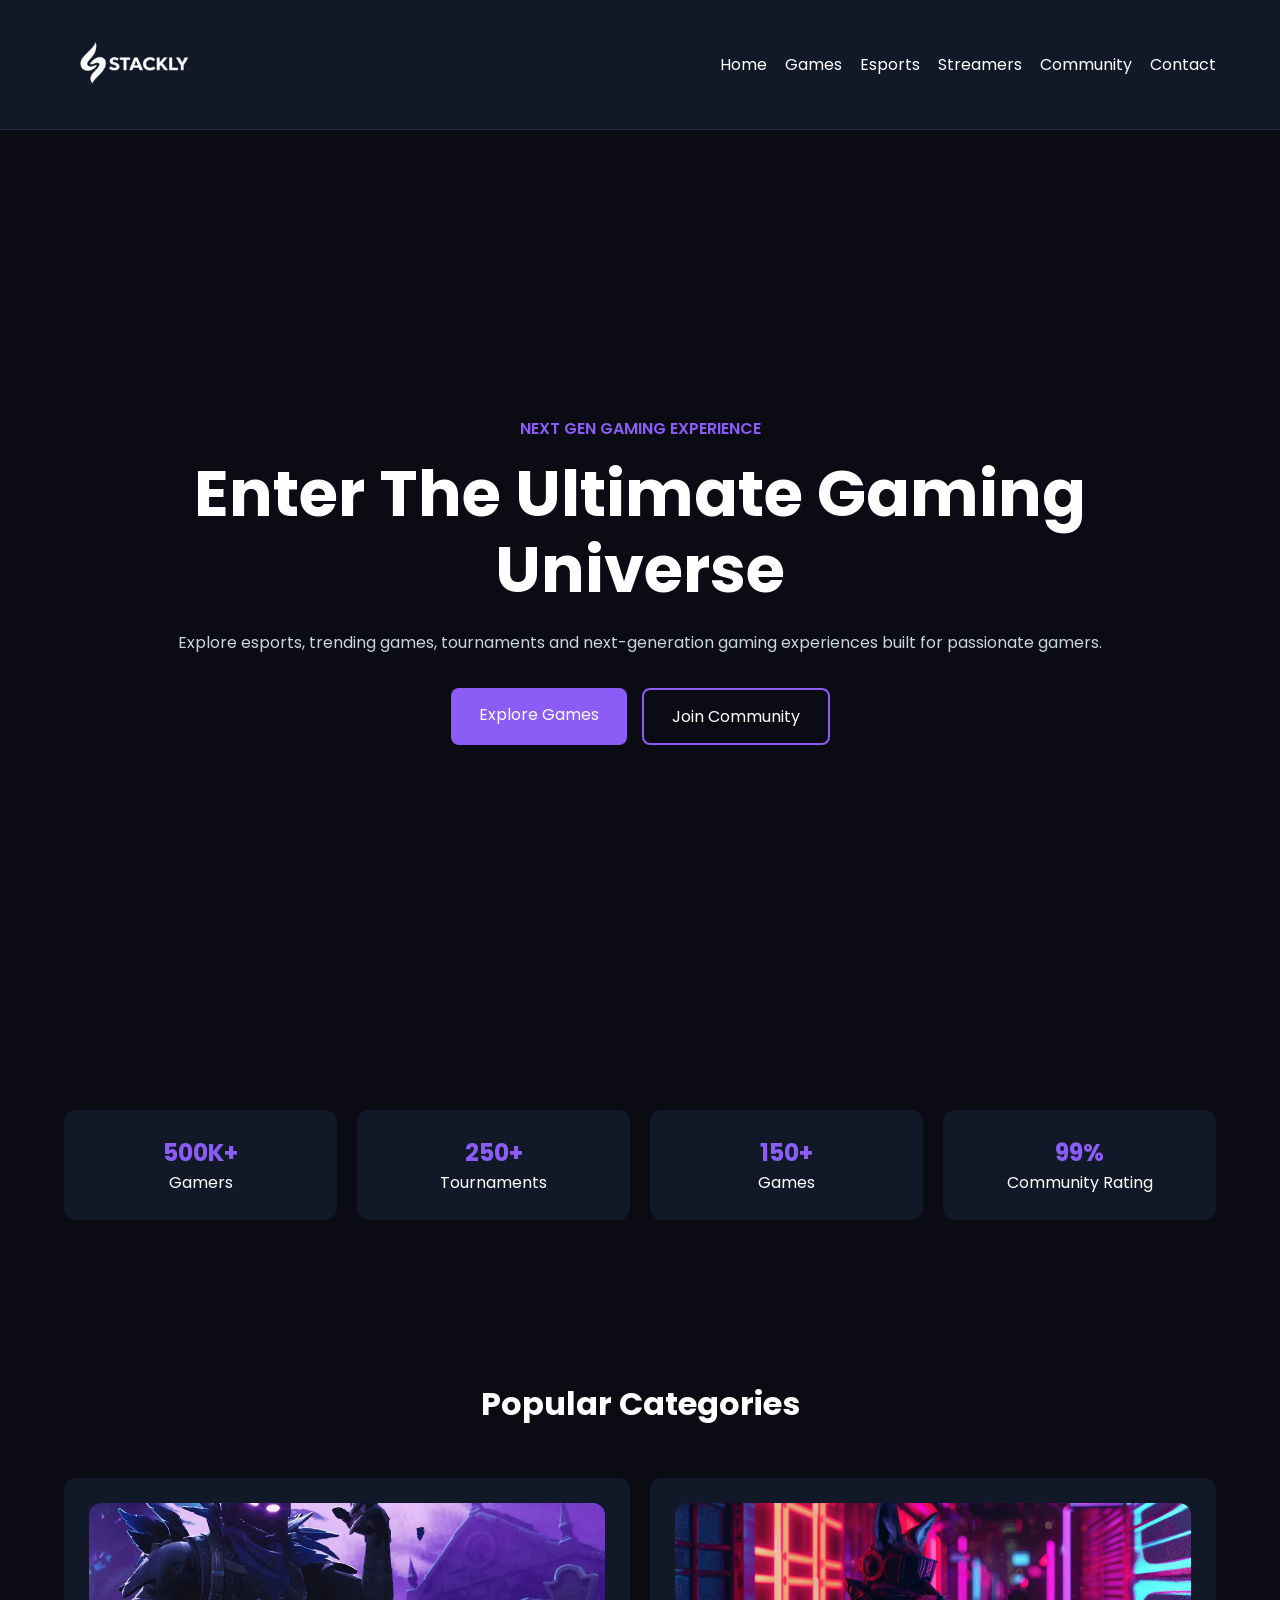
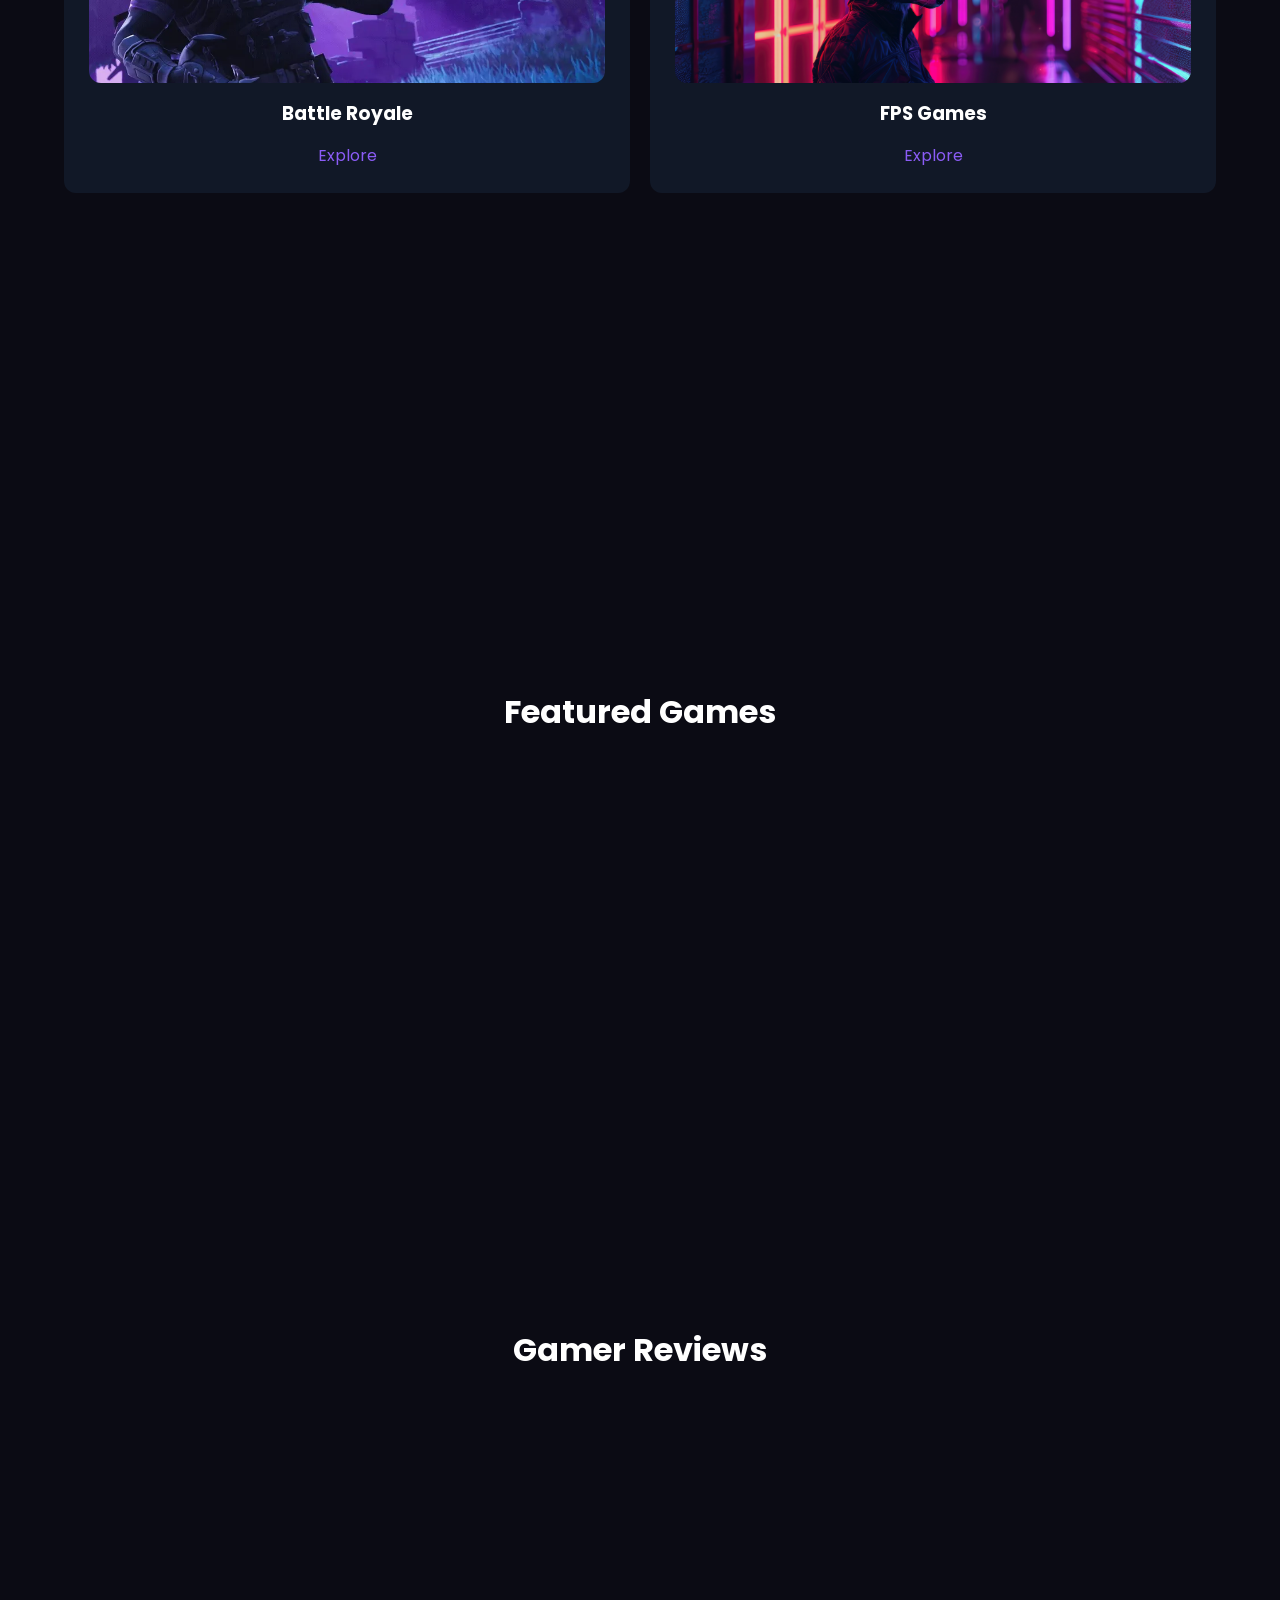
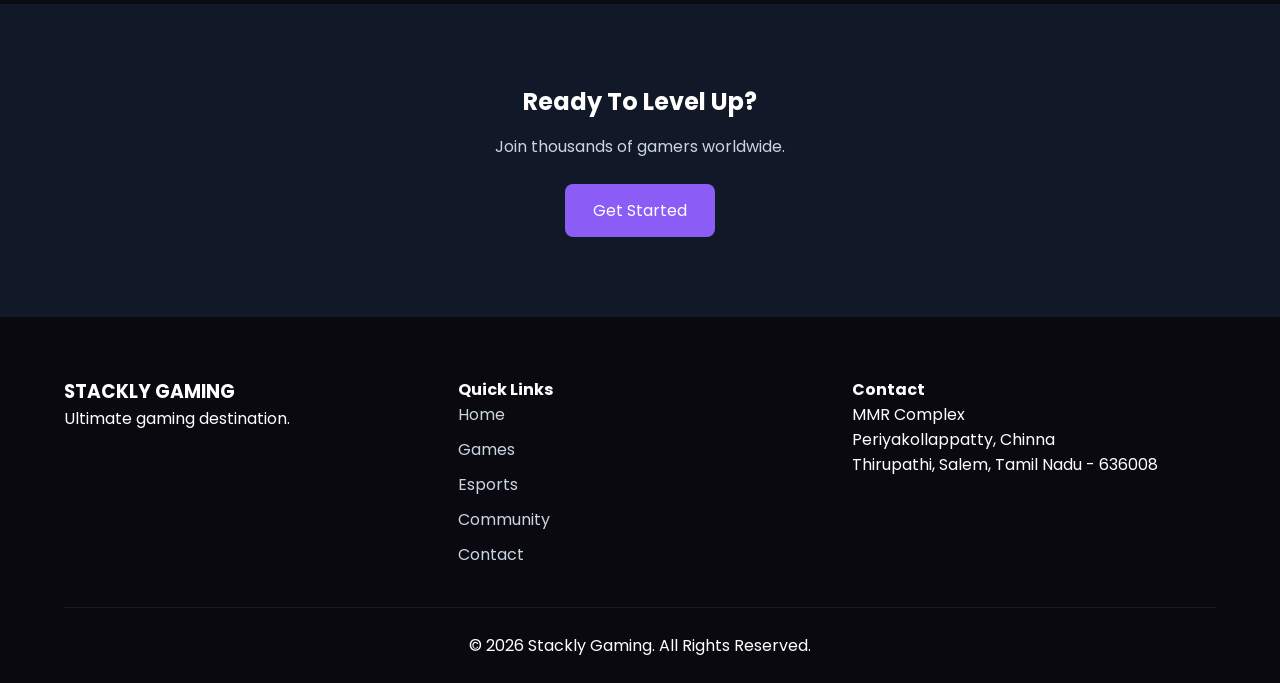
==== index.html @ 68e81017 "Gaming themes landing page first commit" ====
<!DOCTYPE html>
<html lang="en">

<head>

    <meta charset="UTF-8">
    <meta name="viewport" content="width=device-width, initial-scale=1.0">

    <title>STACKLY | Gaming Themes</title>

    <link rel="stylesheet" href="style.css">

    <link href="https://fonts.googleapis.com/css2?family=Poppins:wght@300;400;500;600;700;800&display=swap" rel="stylesheet">

</head>

<body>

    <!-- PRELOADER -->

    <div id="preloader">

        <div class="loader-content">

            <img src="loggo.webp" alt="Stackly Logo">

            <div class="loader-bar">
                <div class="loader-fill"></div>
            </div>

        </div>

    </div>

    <!-- HEADER -->

    <header class="header">

        <div class="container">

            <div class="nav-top">

                <a href="index.html" class="logo">

                    <img src="logo.png" alt="Stackly">

                </a>

                <button id="menuBtn" class="menu-btn">

                    ☰

                </button>

            </div>

            <nav id="navLinks" class="navbar">

                <ul class="nav-links">

                    <li><a href="index.html">Home</a></li>

                    <li><a href="404.html">Games</a></li>

                    <li><a href="404.html">Esports</a></li>

                    <li><a href="404.html">Streamers</a></li>

                    <li><a href="404.html">Community</a></li>

                    <li><a href="404.html">Contact</a></li>

                </ul>

            </nav>

        </div>

    </header>

    <!-- HERO -->

    <section class="hero">

        <div class="container">

            <div class="hero-content">

                <p class="tag">
                    NEXT GEN GAMING EXPERIENCE
                </p>

                <h1>
                    Enter The Ultimate Gaming Universe
                </h1>

                <p class="hero-text">

                    Explore esports, trending games,
                    tournaments and next-generation gaming
                    experiences built for passionate gamers.

                </p>

                <div class="hero-buttons">

                    <a href="404.html" class="btn btn-primary">
                        Explore Games
                    </a>

                    <a href="404.html" class="btn btn-outline">
                        Join Community
                    </a>

                </div>

            </div>

        </div>

    </section>

    <!-- STATS -->

    <section class="stats">

        <div class="container">

            <div class="stats-grid">

                <div class="stat-card">
                    <h2>500K+</h2>
                    <p>Gamers</p>
                </div>

                <div class="stat-card">
                    <h2>250+</h2>
                    <p>Tournaments</p>
                </div>

                <div class="stat-card">
                    <h2>150+</h2>
                    <p>Games</p>
                </div>

                <div class="stat-card">
                    <h2>99%</h2>
                    <p>Community Rating</p>
                </div>

            </div>

        </div>

    </section>

    <!-- GAME CATEGORIES -->

    <section class="categories">

        <div class="container">

            <div class="section-heading">

                <h2>
                    Popular Categories
                </h2>

            </div>

            <div class="category-grid">

              <div class="category-card">
    <img src="battle-royale.jpg" alt="">
    <h3>Battle Royale</h3>
    <a href="404.html">Explore</a>
</div>

               <div class="category-card">
    <img src="fps-game.jpg" alt="">
    <h3>FPS Games</h3>
    <a href="404.html">Explore</a>
</div>

             <div class="category-card">
    <img src="racing-game.jpg" alt="">
    <h3>Racing</h3>
    <a href="404.html">Explore</a>
</div>

                <div class="category-card">
    <img src="openworld-game.jpg" alt="">
    <h3>Open World</h3>
    <a href="404.html">Explore</a>
</div>

            </div>

        </div>

    </section>

    <!-- FEATURED GAMES -->

    <section class="games">

        <div class="container">

            <div class="section-heading">

                <h2>
                    Featured Games
                </h2>

            </div>

            <div class="games-grid">

               <div class="game-card">

    <img src="cyber-legends.jpg" alt="">

    <h3>Cyber Legends</h3>

    <p>Futuristic multiplayer adventure.</p>

    <a href="404.html">View Details</a>

</div>

             <div class="game-card">

    <img src="warzone-elite.jpg" alt="">

    <h3>Warzone Elite</h3>

    <p>Competitive esports battlefield.</p>

    <a href="404.html">View Details</a>

</div>

              <div class="game-card">

    <img src="speed-rush.jpg" alt="">

    <h3>Speed Rush</h3>

    <p>Ultimate racing challenge.</p>

    <a href="404.html">View Details</a>

</div>

            </div>

        </div>

    </section>

    <!-- TESTIMONIALS -->

    <section class="testimonials">

        <div class="container">

            <div class="section-heading">

                <h2>
                    Gamer Reviews
                </h2>

            </div>

            <div class="testimonial-grid">

                <div class="testimonial-card">

                    <p>
                        Amazing platform for gaming lovers.
                    </p>

                    <h4>
                        Alex Carter
                    </h4>

                </div>

                <div class="testimonial-card">

                    <p>
                        Best esports and community experience.
                    </p>

                    <h4>
                        Sarah Miller
                    </h4>

                </div>

            </div>

        </div>

    </section>

    <!-- CTA -->

    <section class="cta">

        <div class="container">

            <h2>
                Ready To Level Up?
            </h2>

            <p>
                Join thousands of gamers worldwide.
            </p>

            <a href="404.html" class="btn btn-primary">
                Get Started
            </a>

        </div>

    </section>

    <!-- FOOTER -->

    <footer class="footer">

        <div class="container">

            <div class="footer-grid">

                <div>

                    <h3>STACKLY GAMING</h3>

                    <p>
                        Ultimate gaming destination.
                    </p>

                </div>

                <div>

                    <h4>Quick Links</h4>

                    <ul>

                        <li><a href="index.html">Home</a></li>
                        <li><a href="404.html">Games</a></li>
                        <li><a href="404.html">Esports</a></li>
                        <li><a href="404.html">Community</a></li>
                        <li><a href="404.html">Contact</a></li>

                    </ul>

                </div>
                     <div>

                    <h4>Contact</h4>

                    <p>MMR Complex</p>
                    <p>Periyakollappatty, Chinna</p>
                    <p>Thirupathi, Salem, Tamil Nadu - 636008</p>

                </div>

            </div>

            <div class="footer-bottom">

                <p>
                    © 2026 Stackly Gaming. All Rights Reserved.
                </p>

            </div>

        </div>

    </footer>

    <script src="script.js"></script>

</body>

</html>
---- style.css ----
/* =========================
   GLOBAL
========================= */

*{
    margin:0;
    padding:0;
    box-sizing:border-box;
}

html{
    scroll-behavior:smooth;
}

body{
    font-family:'Poppins',sans-serif;
    background:#0b0b14;
    color:white;
    overflow-x:hidden;
}

a{
    text-decoration:none;
}

ul{
    list-style:none;
}

img{
    max-width:100%;
    display:block;
}

.container{
    width:90%;
    max-width:1200px;
    margin:auto;
}

/* =========================
   PRELOADER
========================= */

#preloader{
    position:fixed;
    inset:0;
    background:#0b0b14;
    display:flex;
    justify-content:center;
    align-items:center;
    z-index:9999;
}

.loader-content{
    text-align:center;
}

.loader-content img{
    width:180px;
    margin:auto;
    margin-bottom:20px;
}

.loader-bar{
    width:220px;
    height:4px;
    background:#222;
    border-radius:20px;
    overflow:hidden;
}

.loader-fill{
    height:100%;
    width:0;
    background:linear-gradient(90deg,#8b5cf6,#ec4899);
    animation:loading 1.5s linear forwards;
}

@keyframes loading{

    from{
        width:0;
    }

    to{
        width:100%;
    }

}

/* =========================
   HEADER
========================= */

.header{
    position:sticky;
    top:0;
    z-index:1000;
    background:#111827;
    border-bottom:1px solid rgba(255,255,255,0.08);
}

.header .container{
    padding:18px 0;
}

.nav-top{
    display:flex;
    justify-content:space-between;
    align-items:center;
}

.logo img{
    width:140px;
}

.menu-btn{
    background:none;
    border:none;
    color:white;
    font-size:2rem;
    cursor:pointer;
}

.navbar{
    display:none;
}

.navbar.show{
    display:block;
}

.nav-links{
    display:flex;
    flex-direction:column;
    gap:18px;
    margin-top:20px;
}

.nav-links a{
    color:white;
    transition:0.3s;
}

.nav-links a:hover{
    color:#8b5cf6;
}

/* =========================
   HERO
========================= */

.hero{
    min-height:100vh;
    display:flex;
    align-items:center;
    text-align:center;
    background:
    linear-gradient(rgba(11,11,20,.88),rgba(11,11,20,.88)),
    url("https://images.unsplash.com/photo-1542751371-adc38448a05e?auto=format&fit=crop&w=1600&q=80");
    background-size:cover;
    background-position:center;
}

.hero-content{
    animation:fadeUp 1.2s ease;
}

.tag{
    color:#8b5cf6;
    font-weight:600;
    margin-bottom:15px;
}

.hero h1{
    font-size:2.8rem;
    line-height:1.2;
    margin-bottom:20px;
}

.hero-text{
    color:#cbd5e1;
    margin-bottom:30px;
    line-height:1.8;
}

.hero-buttons{
    display:flex;
    flex-direction:column;
    gap:15px;
}

.btn{
    padding:14px 28px;
    border-radius:8px;
    display:inline-block;
    transition:.3s;
}

.btn-primary{
    background:#8b5cf6;
    color:white;
}

.btn-primary:hover{
    transform:translateY(-4px);
}

.btn-outline{
    border:2px solid #8b5cf6;
    color:white;
}

.btn-outline:hover{
    background:#8b5cf6;
}

/* =========================
   SECTION
========================= */

section{
    padding:80px 0;
}

.section-heading{
    text-align:center;
    margin-bottom:50px;
}

.section-heading h2{
    font-size:2rem;
}

/* =========================
   STATS
========================= */

.stats-grid,
.category-grid,
.games-grid,
.testimonial-grid{
    display:grid;
    gap:20px;
}

.stat-card,
.category-card,
.game-card,
.testimonial-card{
    background:#111827;
    padding:25px;
    border-radius:12px;
    text-align:center;
    transition:.3s;
}

.stat-card:hover,
.category-card:hover,
.game-card:hover,
.testimonial-card:hover{
    transform:translateY(-8px);
    box-shadow:0 0 25px rgba(139,92,246,.35);
}

.stat-card h2{
    color:#8b5cf6;
}

/* =========================
   LINKS
========================= */

.category-card a,
.game-card a{
    display:inline-block;
    margin-top:15px;
    color:#8b5cf6;
}

/* =========================
   CTA
========================= */

.cta{
    text-align:center;
    background:#111827;
}

.cta h2{
    margin-bottom:15px;
}

.cta p{
    margin-bottom:25px;
    color:#cbd5e1;
}

/* =========================
   FOOTER
========================= */

.footer{
    background:#09090f;
    padding-top:60px;
}

.footer-grid{
    display:grid;
    gap:30px;
}

.footer a{
    color:#cbd5e1;
}

.footer li{
    margin-bottom:10px;
}

.footer-bottom{
    text-align:center;
    padding:25px 0;
    margin-top:30px;
    border-top:1px solid rgba(255,255,255,.08);
}

/* =========================
   ANIMATIONS
========================= */

@keyframes fadeUp{

    from{
        opacity:0;
        transform:translateY(40px);
    }

    to{
        opacity:1;
        transform:translateY(0);
    }

}

/* =========================
   TABLET
========================= */

@media(min-width:768px){

    .menu-btn{
        display:none;
    }

    .navbar{
        display:block !important;
    }

    .header .container{
        display:flex;
        justify-content:space-between;
        align-items:center;
    }

    .nav-links{
        flex-direction:row;
        margin-top:0;
    }

    .hero-buttons{
        flex-direction:row;
        justify-content:center;
    }

    .stats-grid{
        grid-template-columns:repeat(4,1fr);
    }

    .category-grid{
        grid-template-columns:repeat(2,1fr);
    }

    .games-grid{
        grid-template-columns:repeat(3,1fr);
    }

    .testimonial-grid{
        grid-template-columns:repeat(2,1fr);
    }

    /* .footer-grid{
        grid-template-columns:repeat(2,1fr);
    } */

    .footer-grid{
    grid-template-columns:repeat(3,1fr);
    align-items:start;
}

    .hero h1{
        font-size:4rem;
    }

}







.category-card img{
    width:100%;
    height:180px;
    object-fit:cover;
    border-radius:12px;
    margin-bottom:16px;
}

.game-card img{
    width:100%;
    height:220px;
    object-fit:cover;
    border-radius:12px;
    margin-bottom:16px;
}

.category-card{
    overflow:hidden;
}

.game-card{
    overflow:hidden;
}

.category-card img:hover,
.game-card img:hover{
    transform:scale(1.05);
    transition:0.5s;
}








.game-card{
    position:relative;
}

.game-card:hover{
    box-shadow:0 0 30px rgba(139,92,246,.5);
}
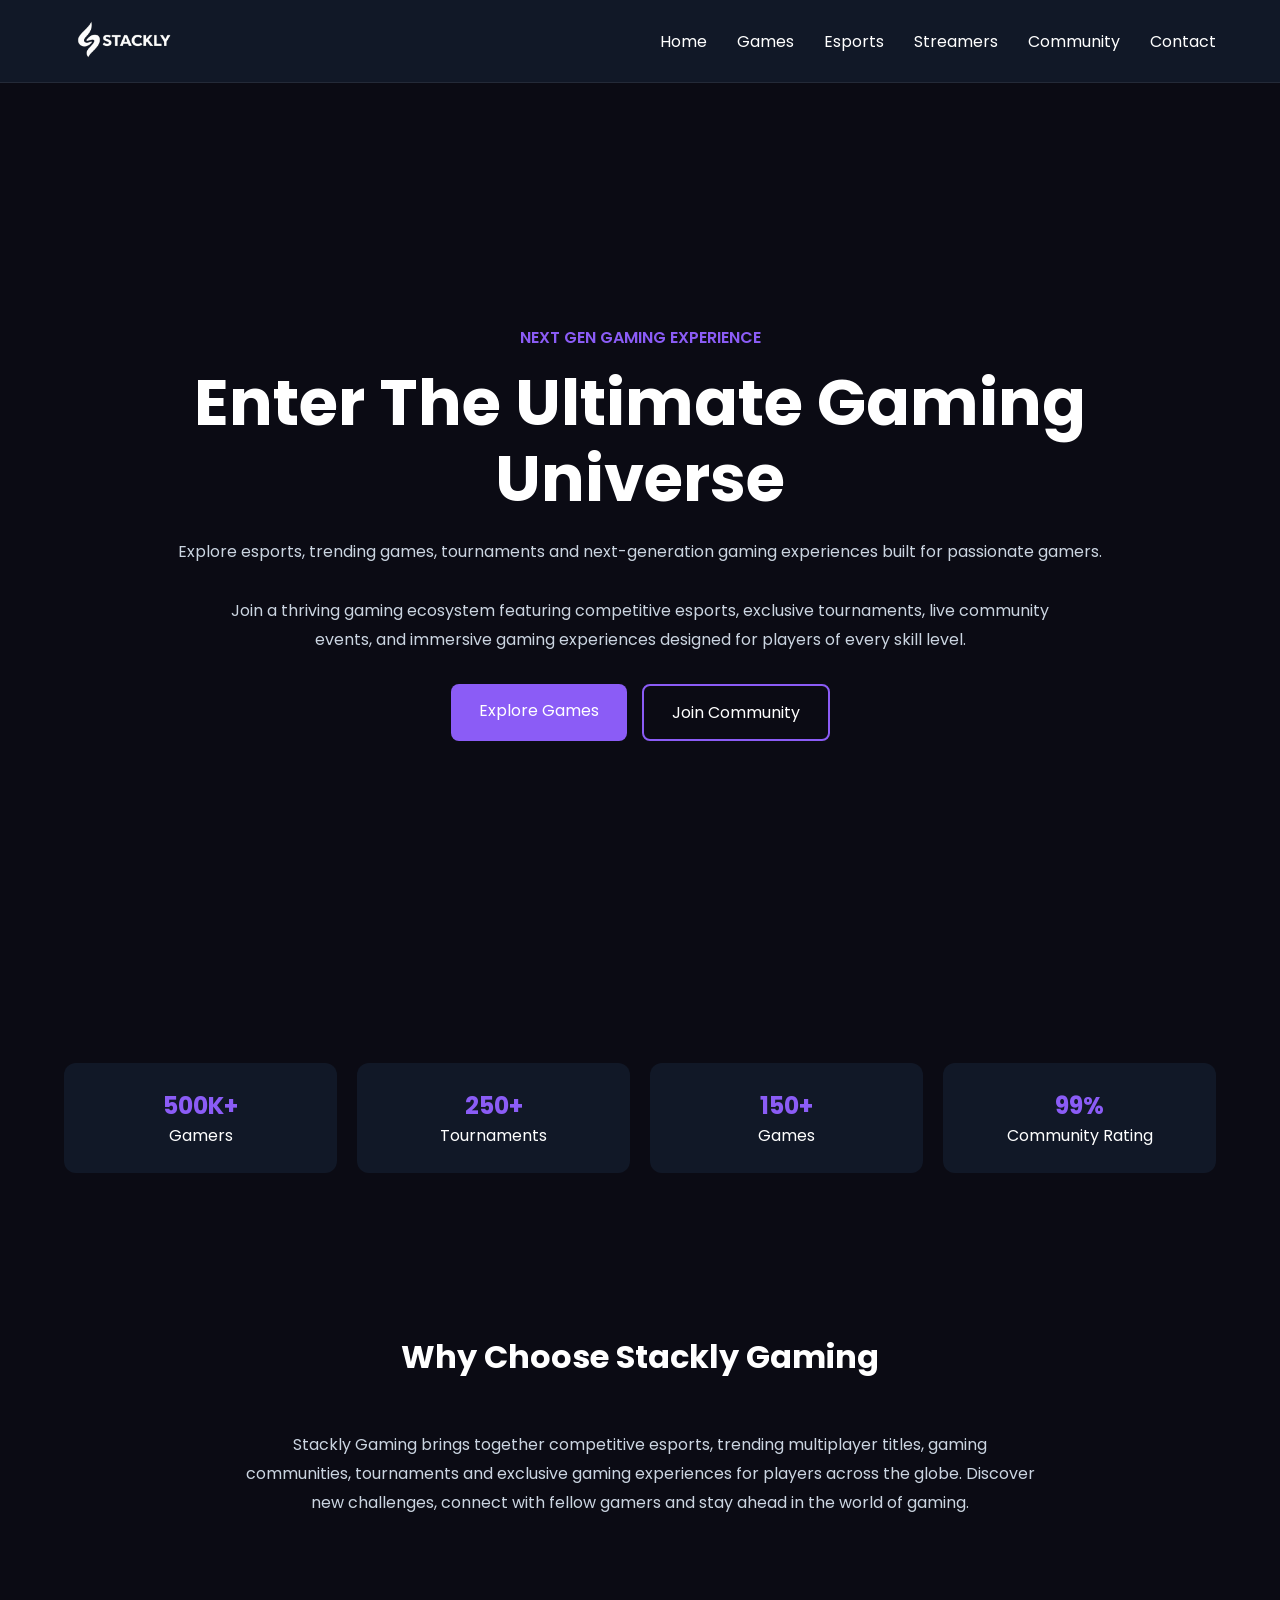
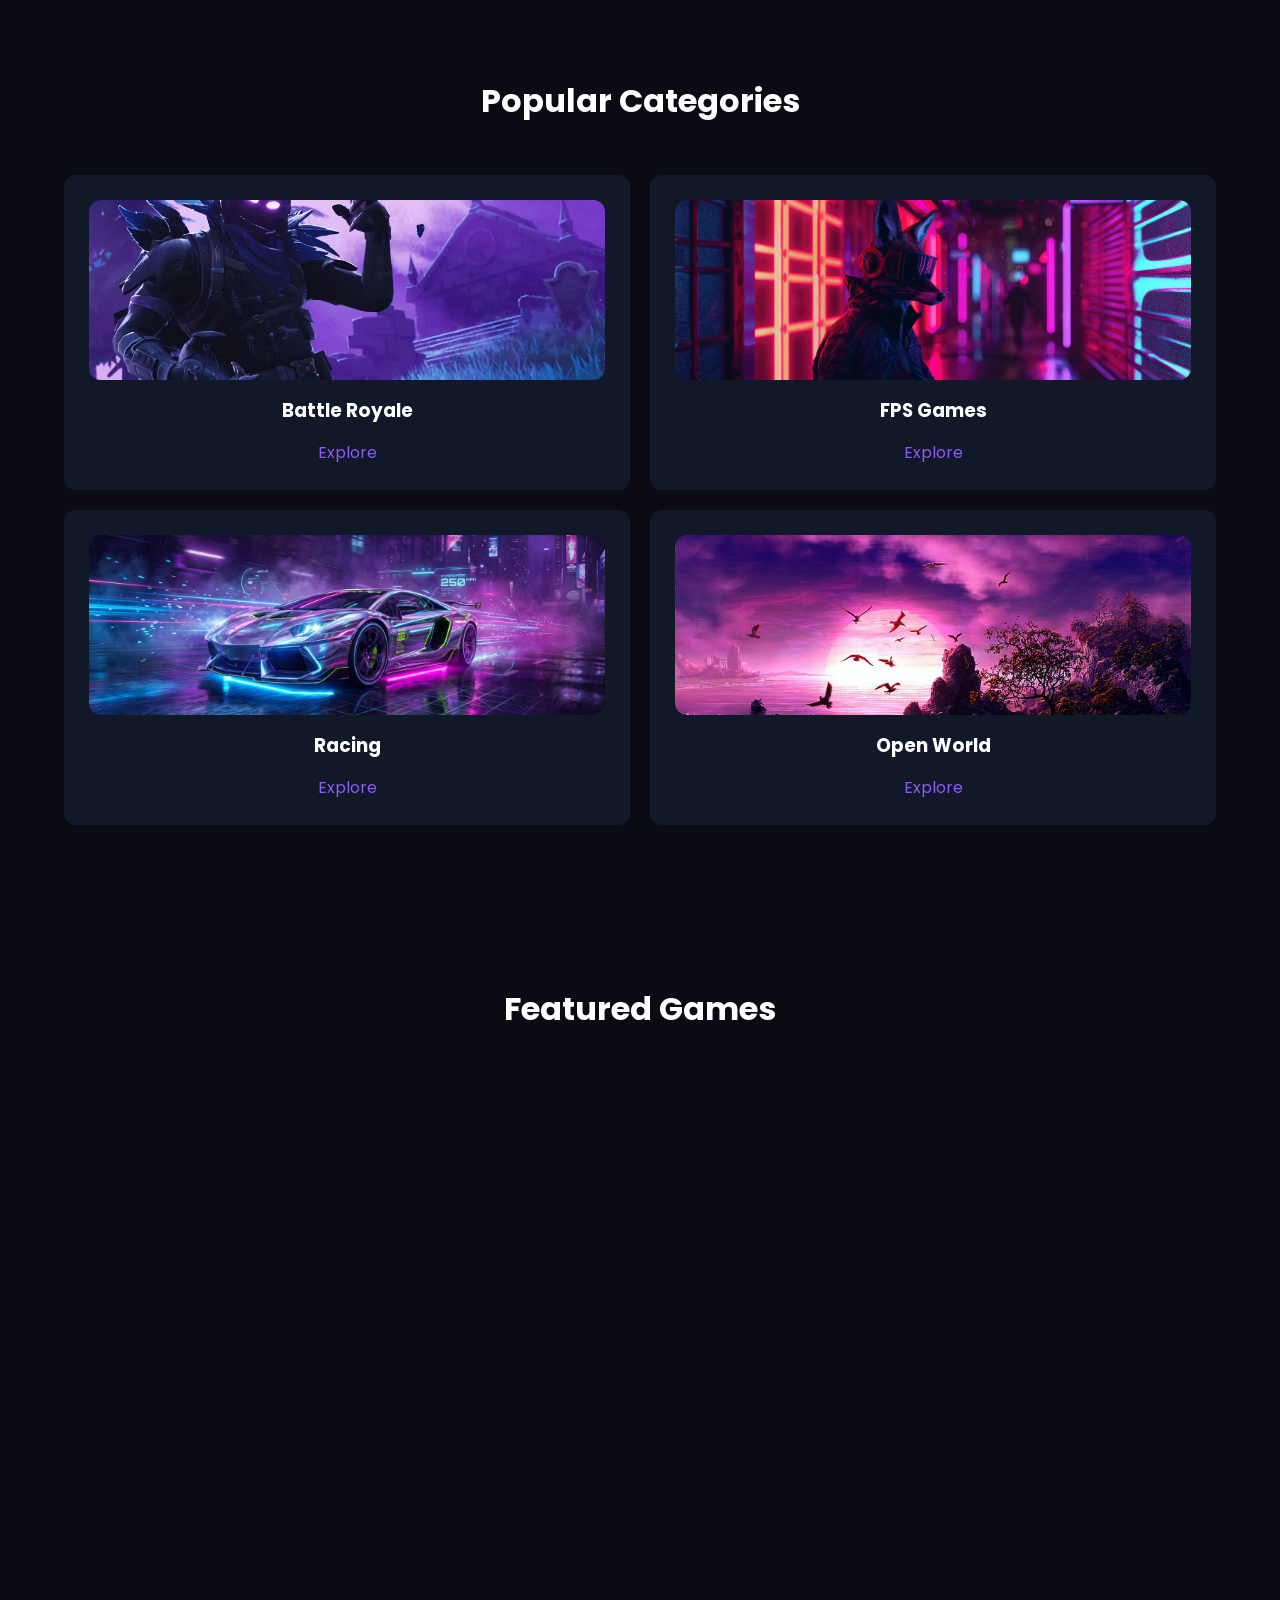
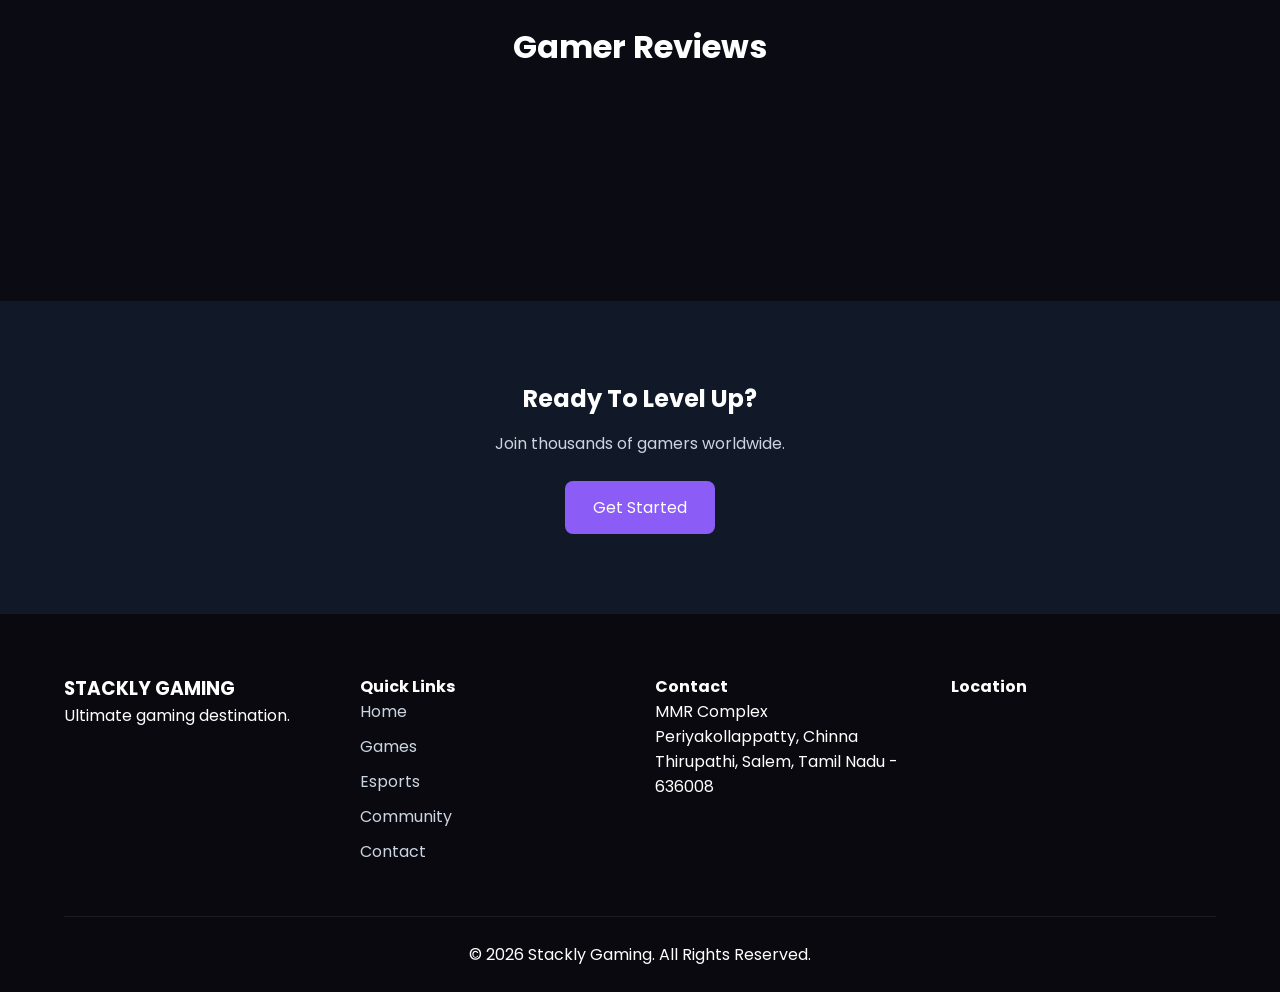
==== commit 0e65a24c: "Updated navbar, mobile menu, footer map and home content" ====
--- a/index.html
+++ b/index.html
@@ -101,6 +101,14 @@
                     experiences built for passionate gamers.
 
                 </p>
+                
+                <p class="hero-extra">
+
+    Join a thriving gaming ecosystem featuring competitive esports,
+    exclusive tournaments, live community events, and immersive
+    gaming experiences designed for players of every skill level.
+
+</p>
 
                 <div class="hero-buttons">
 
@@ -153,6 +161,32 @@
         </div>
 
     </section>
+    <section class="about-gaming">
+
+    <div class="container">
+
+        <div class="section-heading">
+
+            <h2>
+                Why Choose Stackly Gaming
+            </h2>
+
+        </div>
+
+        <p class="about-text">
+
+            Stackly Gaming brings together competitive esports,
+            trending multiplayer titles, gaming communities,
+            tournaments and exclusive gaming experiences for
+            players across the globe. Discover new challenges,
+            connect with fellow gamers and stay ahead in the
+            world of gaming.
+
+        </p>
+
+    </div>
+
+</section>
 
     <!-- GAME CATEGORIES -->
 
@@ -368,6 +402,18 @@
                     <p>Thirupathi, Salem, Tamil Nadu - 636008</p>
 
                 </div>
+                <div>
+
+    <h4>Location</h4>
+
+    <iframe src="https://www.google.com/maps/embed?pb=!1m18!1m12!1m3!1d3907.1616102942394!2d78.16910888104199!3d11.682956558942367!2m3!1f0!2f0!3f0!3m2!1i1024!2i768!4f13.1!3m3!1m2!1s0x3babefef7fd970bb%3A0xe11aef1a71994f9!2sStackly!5e0!3m2!1sen!2sus!4v1780504168425!5m2!1sen!2sus" 
+    width="100%" height="180" 
+    style="border:0;" 
+    allowfullscreen="" 
+    loading="lazy" 
+    referrerpolicy="no-referrer-when-downgrade"></iframe>
+
+</div>
 
             </div>
 
--- a/style.css
+++ b/style.css
@@ -102,7 +102,7 @@
 }
 
 .header .container{
-    padding:18px 0;
+    padding:1px 0;
 }
 
 .nav-top{
@@ -112,15 +112,22 @@
 }
 
 .logo img{
-    width:140px;
+    width:120px;
+}
+.logo{
+    position:relative;
+    z-index:1001;
 }
 
 .menu-btn{
     background:none;
     border:none;
     color:white;
-    font-size:2rem;
+    font-size:1.8rem;
     cursor:pointer;
+
+    position:relative;
+    z-index:1001;
 }
 
 .navbar{
@@ -129,13 +136,26 @@
 
 .navbar.show{
     display:block;
+
+    position:fixed;
+    top:0;
+    left:0;
+
+    width:100%;
+    height:100vh;
+
+    background:#111827;
+
+    z-index:999;
+
+    padding-top:100px;
 }
 
 .nav-links{
     display:flex;
     flex-direction:column;
-    gap:18px;
-    margin-top:20px;
+    gap:30px;
+    margin-left:30px;
 }
 
 .nav-links a{
@@ -183,6 +203,12 @@
     color:#cbd5e1;
     margin-bottom:30px;
     line-height:1.8;
+}
+.hero-extra{
+    color:#cbd5e1;
+    line-height:1.8;
+    max-width:850px;
+    margin:0 auto 30px;
 }
 
 .hero-buttons{
@@ -268,6 +294,26 @@
     color:#8b5cf6;
 }
 
+
+
+
+
+
+.about-gaming{
+    text-align:center;
+}
+
+.about-text{
+    max-width:800px;
+    margin:auto;
+    color:#cbd5e1;
+    line-height:1.8;
+}
+
+
+
+
+
 /* =========================
    LINKS
 ========================= */
@@ -315,6 +361,10 @@
     color:#cbd5e1;
 }
 
+.footer a:hover{
+    color:#8b5cf6;
+}
+
 .footer li{
     margin-bottom:10px;
 }
@@ -390,12 +440,8 @@
         grid-template-columns:repeat(2,1fr);
     }
 
-    /* .footer-grid{
-        grid-template-columns:repeat(2,1fr);
-    } */
-
     .footer-grid{
-    grid-template-columns:repeat(3,1fr);
+    grid-template-columns:repeat(4,1fr);
     align-items:start;
 }
 
@@ -404,12 +450,6 @@
     }
 
 }
-
-
-
-
-
-
 
 .category-card img{
     width:100%;
@@ -441,17 +481,11 @@
     transition:0.5s;
 }
 
-
-
-
-
-
-
-
 .game-card{
     position:relative;
 }
 
 .game-card:hover{
     box-shadow:0 0 30px rgba(139,92,246,.5);
-}+}
+
